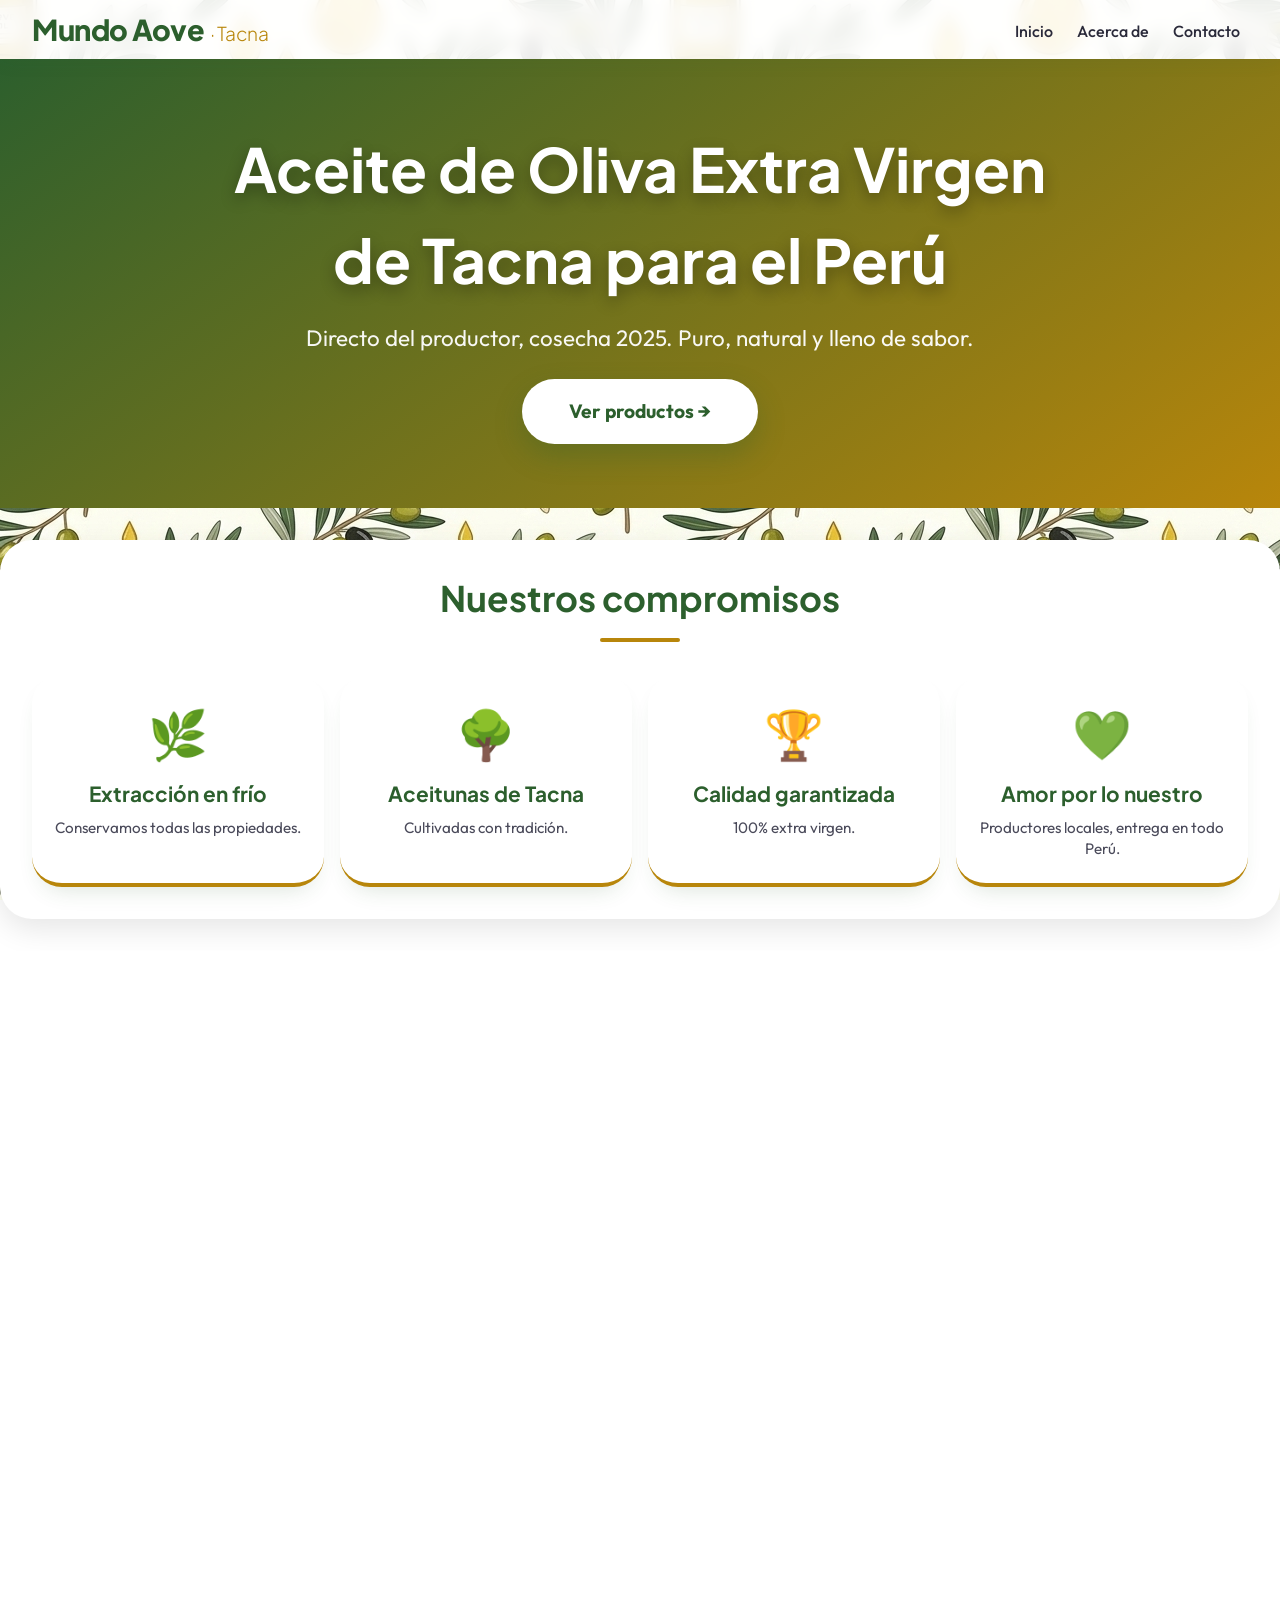
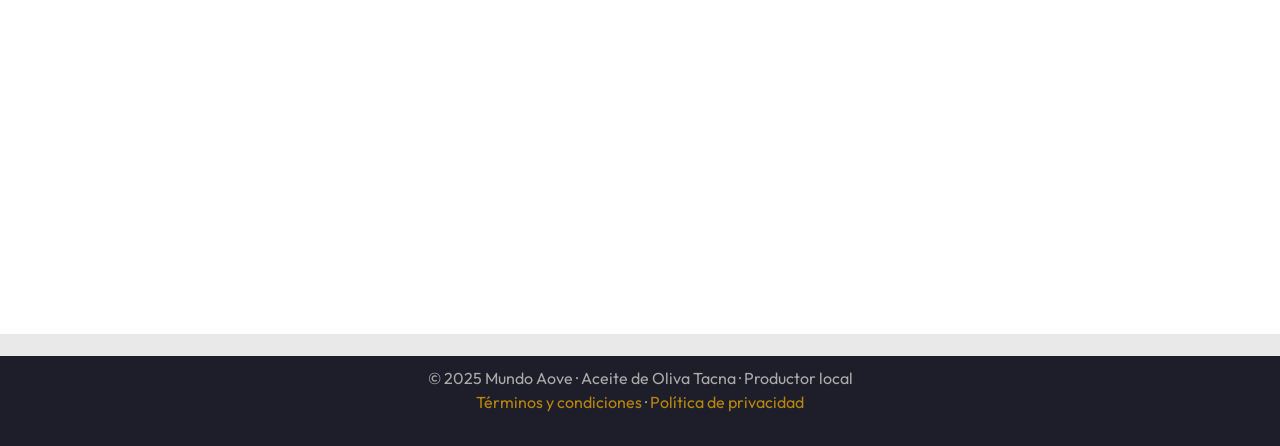
==== index.html @ f32a1167 "Initial commit : site responsive pour vente d'huile d'olive" ====
<!DOCTYPE html>
<html lang="es-PE">
<head>
    <meta charset="UTF-8">
    <meta name="viewport" content="width=device-width, initial-scale=1.0">
    <title>Mundo Aove · Aceite de Oliva Tacna</title>
    <!-- Google Fonts -->
    <link rel="preconnect" href="https://fonts.googleapis.com">
    <link rel="preconnect" href="https://fonts.gstatic.com" crossorigin>
    <link href="https://fonts.googleapis.com/css2?family=Outfit:wght@400;600;700&family=Plus+Jakarta+Sans:wght@300;500;700;800&display=swap" rel="stylesheet">
    <!-- Font Awesome -->
    <link rel="stylesheet" href="https://cdnjs.cloudflare.com/ajax/libs/font-awesome/6.0.0-beta3/css/all.min.css">
    <!-- Notre CSS -->
    <link rel="stylesheet" href="css/style.css">
</head>
<body>
    <header>
        <div class="container header-flex">
            <div class="logo">Mundo Aove<span> · Tacna</span></div>
            <nav>
                <a href="index.html">Inicio</a>
                <a href="acerca.html">Acerca de</a>
                <a href="contacto.html">Contacto</a>
            </nav>
        </div>
    </header>

    <main>
        <!-- HERO -->
        <section class="hero">
            <div class="container">
                <h1>Aceite de Oliva Extra Virgen<br>de Tacna para el Perú</h1>
                <p>Directo del productor, cosecha 2025. Puro, natural y lleno de sabor.</p>
                <a href="#productos" class="btn">Ver productos →</a>
            </div>
        </section>

        <!-- NOS VALEURS -->
        <section class="valeurs">
            <div class="container">
                <h2 class="section-title">Nuestros compromisos</h2>
                <div class="valeurs-grid">
                    <div class="valeur-card">
                        <div class="valeur-icone">🌿</div>
                        <h3>Extracción en frío</h3>
                        <p>Conservamos todas las propiedades.</p>
                    </div>
                    <div class="valeur-card">
                        <div class="valeur-icone">🌳</div>
                        <h3>Aceitunas de Tacna</h3>
                        <p>Cultivadas con tradición.</p>
                    </div>
                    <div class="valeur-card">
                        <div class="valeur-icone">🏆</div>
                        <h3>Calidad garantizada</h3>
                        <p>100% extra virgen.</p>
                    </div>
                    <div class="valeur-card">
                        <div class="valeur-icone">💚</div>
                        <h3>Amor por lo nuestro</h3>
                        <p>Productores locales, entrega en todo Perú.</p>
                    </div>
                </div>
            </div>
        </section>

        <!-- PRODUITS -->
        <section class="produits" id="productos">
            <div class="container">
                <h2 class="section-title reveal">Nuestros formatos</h2>
                <div class="product-grid" id="productos-grid">
                    <!-- Les produits seront injectés par products.js -->
                </div>
            </div>
        </section>

        <!-- PANIER + FORMULAIRE DE COMMANDE -->
        <section class="cart-section">
            <div class="container">
                <div class="cart-header">
                    <i class="fas fa-shopping-bag"></i>
                    <h2>Tu pedido</h2>
                </div>

                <div id="pedido-contenido">
                    <ul id="lista-pedido"></ul>
                    <div id="total" class="cart-total">S/ 0.00</div>

                    <!-- Formulaire de commande complet -->
                    <form id="form-pedido">
                        <h3>Información personal</h3>
                        <div class="form-grid">
                            <div class="campo">
                                <label for="nombre">Nombre *</label>
                                <input type="text" id="nombre" required placeholder="Ej: Juan">
                            </div>
                            <div class="campo">
                                <label for="apellido">Apellido *</label>
                                <input type="text" id="apellido" required placeholder="Ej: Pérez">
                            </div>
                        </div>

                        <div class="form-grid">
                            <div class="campo">
                                <label for="email">Email *</label>
                                <input type="email" id="email" required placeholder="ejemplo@correo.com">
                            </div>
                            <div class="campo">
                                <label for="telefono">Teléfono / Celular *</label>
                                <input type="tel" id="telefono" required placeholder="Ej: 987 654 321">
                            </div>
                        </div>

                        <h3>Dirección de envío</h3>
                        <div class="form-grid">
                            <div class="campo full-width">
                                <label for="direccion">Dirección (calle, número, urbanización) *</label>
                                <input type="text" id="direccion" required placeholder="Ej: Calle Arica 456, Urb. San Martín">
                            </div>
                        </div>
                        <div class="form-grid">
                            <div class="campo">
                                <label for="ciudad">Ciudad *</label>
                                <input type="text" id="ciudad" required placeholder="Tacna" value="Tacna">
                            </div>
                            <div class="campo">
                                <label for="region">Región</label>
                                <input type="text" id="region" placeholder="Ej: Tacna">
                            </div>
                            <div class="campo">
                                <label for="codigo_postal">Código postal</label>
                                <input type="text" id="codigo_postal" placeholder="Ej: 23000">
                            </div>
                        </div>

                        <h3>Opciones de envío y pago</h3>
                        <div class="form-grid">
                            <div class="campo">
                                <label for="tipo_envio">Tipo de envío *</label>
                                <select id="tipo_envio" required>
                                    <option value="">Selecciona...</option>
                                    <option value="tacna">Entrega en Tacna (gratis, mismo día)</option>
                                    <option value="nacional">Envío a otra ciudad (cliente elige transportista)</option>
                                </select>
                            </div>
                            <div class="campo">
                                <label for="metodo_pago">Método de pago *</label>
                                <select id="metodo_pago" required>
                                    <option value="">Selecciona...</option>
                                    <option value="yape">Yape</option>
                                    <option value="plin">Plin</option>
                                    <option value="efectivo">Efectivo (al recibir)</option>
                                </select>
                            </div>
                        </div>

                        <div class="campo">
                            <label for="notas">Notas adicionales (opcional)</label>
                            <textarea id="notas" rows="3" placeholder="Ej: Prefiero pagar con Yape, llamar antes de entregar, etc."></textarea>
                        </div>

                        <!-- Informations complémentaires sur l'envoi -->
                        <div class="info-envio">
                            <p>🚚 Información de envío:</p>
                            <ul>
                                <li>Para <strong>Tacna</strong>: entregamos el mismo día sin costo adicional.</li>
                                <li>Para otras ciudades: puedes elegir el transportista de tu preferencia (Olva, Shalom, etc.) y coordinamos el envío. El costo corre por cuenta del cliente.</li>
                                <li>Te contactaremos para confirmar el pedido y acordar los detalles.</li>
                            </ul>
                        </div>

                        <button type="button" class="btn-whatsapp" id="enviar-pedido">
                            <i class="fab fa-whatsapp"></i> Enviar pedido por WhatsApp
                        </button>
                    </form>
                </div>

                <div id="pedido-vacio" class="pedido-vacio">
                    <i class="fas fa-box-open"></i>
                    <p><strong>Selecciona tus botellas</strong></p>
                    <p>Elige los productos que deseas y los llevamos a tu casa.</p>
                </div>
            </div>
        </section>
    </main>

    <footer>
        <div class="container">
            <p>© 2025 Mundo Aove · Aceite de Oliva Tacna · Productor local</p>
            <p><a href="#">Términos y condiciones</a> · <a href="#">Política de privacidad</a></p>
        </div>
    </footer>

    <!-- Scripts -->
    <script type="module" src="js/app.js"></script>
</body>
</html>
---- css/style.css ----
/* ---------- RESET & VARIABLES ---------- */
* {
    margin: 0;
    padding: 0;
    box-sizing: border-box;
}

body {
    font-family: 'Outfit', sans-serif;
    background-image: url('../images/fonts.png');
    background-repeat: repeat;
    background-attachment: fixed;
    color: #1e1e2f;
    line-height: 1.5;
    overflow-x: hidden;
}

h1, h2, h3, h4 {
    font-family: 'Plus Jakarta Sans', sans-serif;
    font-weight: 700;
}

.container {
    max-width: 1280px;
    margin: 0 auto;
    padding: 0 2rem;
}

/* Couleurs : vert et or */
:root {
    --vert: #2C5F2D;
    --vert-light: #4A7C59;
    --or: #B8860B;
    --or-light: #D4AF37;
    --blanc: #FFFFFF;
    --gris-pale: #F6F5F3;
    --gris-moyen: #E0DEE6;
}

/* ---------- ANIMATIONS ---------- */
@keyframes fadeUp {
    0% { opacity: 0; transform: translateY(30px); }
    100% { opacity: 1; transform: translateY(0); }
}

@keyframes fadeIn {
    0% { opacity: 0; }
    100% { opacity: 1; }
}

.reveal {
    opacity: 0;
    transform: translateY(20px);
    transition: opacity 0.8s, transform 0.8s;
}
.reveal.active {
    opacity: 1;
    transform: translateY(0);
}

/* ---------- HEADER ---------- */
header {
    background-color: rgba(255,255,255,0.9);
    backdrop-filter: blur(8px);
    box-shadow: 0 2px 20px rgba(44, 95, 45, 0.08);
    padding: 0.5rem 0;
    position: sticky;
    top: 0;
    z-index: 100;
}

.header-flex {
    display: flex;
    justify-content: space-between;
    align-items: center;
    flex-wrap: wrap;
    gap: 1rem;
}

.logo {
    font-family: 'Plus Jakarta Sans', sans-serif;
    font-weight: 800;
    font-size: 1.8rem;
    color: var(--vert);
    letter-spacing: -0.5px;
}
.logo span {
    color: var(--or);
    font-weight: 300;
    font-size: 1.2rem;
    margin-left: 0.2rem;
}

nav {
    display: flex;
    flex-wrap: wrap;
    gap: 0.5rem;
}
nav a {
    margin-left: 0;
    text-decoration: none;
    color: #2a2a3a;
    font-weight: 500;
    transition: color 0.2s, border-bottom 0.2s;
    padding: 0.5rem 0.5rem 0.2rem;
    border-bottom: 2px solid transparent;
}
nav a:hover {
    color: var(--vert);
    border-bottom-color: var(--or-light);
}

/* ---------- HERO ---------- */
.hero {
    background: linear-gradient(145deg, var(--vert) 0%, var(--or) 100%);
    color: white;
    padding: 3rem 0 2rem;
    text-align: center;
    margin-bottom: 2rem;
    /* clip-path supprimé pour éviter les problèmes d'affichage */
}

.hero h1 {
    font-size: 2.5rem;
    max-width: 900px;
    margin: 0 auto 1rem;
    text-shadow: 0 6px 16px rgba(0,0,0,0.3);
    animation: fadeIn 1.2s;
}

.hero p {
    font-size: 1.2rem;
    max-width: 700px;
    margin: 0 auto 1.5rem;
    opacity: 0.95;
    animation: fadeIn 1.5s;
}

.btn {
    display: inline-block;
    background-color: var(--blanc);
    color: var(--vert);
    padding: 0.8rem 2rem;
    border-radius: 60px;
    font-weight: 700;
    text-decoration: none;
    font-size: 1rem;
    box-shadow: 0 12px 28px rgba(44,95,45,0.3);
    transition: all 0.3s cubic-bezier(0.175, 0.885, 0.32, 1.275);
    border: 2px solid transparent;
}
.btn:hover {
    background-color: var(--vert);
    color: white;
    transform: scale(1.05);
    box-shadow: 0 20px 35px rgba(44,95,45,0.5);
}

/* ---------- SECTION VALEURS ---------- */
.valeurs {
    background-color: white;
    padding: 2rem 0;
    margin: 1rem 0 2rem;
    border-radius: 2rem;
    box-shadow: 0 10px 30px rgba(0,0,0,0.1);
}

.valeurs-grid {
    display: grid;
    grid-template-columns: 1fr;
    gap: 1rem;
}

.valeur-card {
    background: white;
    padding: 1.5rem 1rem;
    border-radius: 30px;
    text-align: center;
    box-shadow: 0 12px 24px -12px rgba(44,95,45,0.2);
    transition: transform 0.3s;
    border-bottom: 4px solid var(--or);
}

.valeur-card:hover {
    transform: translateY(-8px);
}

.valeur-icone {
    font-size: 3rem;
    margin-bottom: 0.5rem;
}

.valeur-card h3 {
    font-size: 1.3rem;
    color: var(--vert);
    margin-bottom: 0.5rem;
}

.valeur-card p {
    color: #4a4a5a;
    font-size: 0.95rem;
    line-height: 1.4;
}

/* ---------- PRODUITS ---------- */
.produits {
    padding: 3rem 0;
    background: linear-gradient(to bottom, var(--blanc) 0%, var(--gris-pale) 100%);
    background-color: rgba(255,255,255,0.9);
    backdrop-filter: blur(4px);
    border-radius: 2rem;
    margin: 2rem 0;
}

.section-title {
    font-size: 2.2rem;
    color: var(--vert);
    margin-bottom: 2rem;
    text-align: center;
    position: relative;
}
.section-title::after {
    content: '';
    display: block;
    width: 80px;
    height: 4px;
    background: var(--or);
    margin: 0.8rem auto 0;
    border-radius: 4px;
}

.product-grid {
    display: grid;
    grid-template-columns: 1fr;
    gap: 1.5rem;
    margin-bottom: 2rem;
}

.product-card {
    background: white;
    border-radius: 30px;
    overflow: hidden;
    box-shadow: 0 12px 30px rgba(0,0,0,0.05);
    transition: all 0.3s ease;
    border: 1px solid #ececec;
    display: flex;
    flex-direction: column;
}
.product-card:hover {
    transform: translateY(-5px);
    box-shadow: 0 20px 30px -10px var(--vert-light);
}

.product-image {
    height: 180px;
    background-size: cover;
    background-position: center;
    background-color: #ddd;
}

.product-content {
    padding: 1.2rem 1.2rem;
    flex: 1;
    display: flex;
    flex-direction: column;
}
.product-name {
    font-size: 1.4rem;
    color: var(--vert);
    margin-bottom: 0.3rem;
    display: flex;
    justify-content: space-between;
    align-items: center;
    flex-wrap: wrap;
    gap: 0.5rem;
}
.product-badge {
    background: var(--or);
    color: white;
    font-size: 0.7rem;
    font-weight: 700;
    padding: 0.2rem 0.6rem;
    border-radius: 50px;
    text-transform: uppercase;
    white-space: nowrap;
}
.product-desc {
    color: #4a4a5a;
    margin-bottom: 1rem;
    font-size: 0.9rem;
    flex: 1;
}
.product-footer {
    display: flex;
    justify-content: space-between;
    align-items: center;
    margin-top: auto;
    flex-wrap: wrap;
    gap: 0.5rem;
}
.product-price {
    font-size: 1.6rem;
    font-weight: 700;
    color: var(--vert);
}
.product-price small {
    font-size: 0.9rem;
    font-weight: 400;
    color: #666;
}
.quantity-control {
    display: flex;
    align-items: center;
    gap: 0.25rem;
    background: var(--gris-pale);
    padding: 0.2rem;
    border-radius: 50px;
}
.quantity-control button {
    width: 36px;
    height: 36px;
    border-radius: 50%;
    border: none;
    background: white;
    color: var(--vert);
    font-size: 1.2rem;
    font-weight: 700;
    cursor: pointer;
    transition: background 0.2s;
    box-shadow: 0 2px 8px rgba(0,0,0,0.05);
}
.quantity-control button:hover {
    background: var(--vert);
    color: white;
}
.quantity-control span {
    min-width: 32px;
    text-align: center;
    font-weight: 600;
    font-size: 1.1rem;
}

/* ---------- PANIER ---------- */
.cart-section {
    background-color: rgba(255,255,255,0.9);
    backdrop-filter: blur(4px);
    border-radius: 2rem;
    padding: 1.5rem;
    margin: 2rem 0;
    box-shadow: 0 20px 40px -10px rgba(44,95,45,0.15);
    border: 1px solid var(--gris-moyen);
}
.cart-header {
    display: flex;
    align-items: center;
    gap: 0.8rem;
    margin-bottom: 1.5rem;
}
.cart-header i {
    font-size: 2rem;
    color: var(--or);
}
.cart-header h2 {
    font-size: 1.8rem;
    color: var(--vert);
}
#lista-pedido {
    list-style: none;
    margin-bottom: 1.2rem;
}
#lista-pedido li {
    display: flex;
    flex-direction: column;
    gap: 0.5rem;
    padding: 0.8rem 0;
    border-bottom: 1px dashed var(--gris-moyen);
}
.cart-item-row {
    display: flex;
    justify-content: space-between;
    align-items: center;
}
.cart-item-name {
    font-weight: 600;
    color: #1e1e2f;
}
.cart-item-price {
    font-weight: 700;
    color: var(--vert);
}
.cart-item-actions {
    display: flex;
    justify-content: space-between;
    align-items: center;
}
.cart-mini-controls {
    display: flex;
    align-items: center;
    gap: 0.2rem;
    background: var(--gris-pale);
    padding: 0.2rem;
    border-radius: 50px;
}
.cart-mini-controls button {
    width: 28px;
    height: 28px;
    border-radius: 50%;
    border: none;
    background: white;
    color: var(--vert);
    font-weight: 700;
    cursor: pointer;
}
.cart-mini-controls button:hover {
    background: var(--vert);
    color: white;
}
.btn-eliminar {
    background: none;
    border: none;
    color: #999;
    font-size: 1.1rem;
    cursor: pointer;
}
.btn-eliminar:hover {
    color: #c00;
}
.cart-total {
    font-size: 1.8rem;
    font-weight: 700;
    color: var(--vert);
    text-align: right;
    margin: 1rem 0;
    padding-top: 0.8rem;
    border-top: 2px solid var(--or);
}

/* ---------- FORMULAIRE DE COMMANDE ---------- */
.form-grid {
    display: grid;
    grid-template-columns: 1fr;
    gap: 1rem;
    margin: 1rem 0;
}
.campo label {
    display: block;
    font-weight: 600;
    margin-bottom: 0.2rem;
    color: #2a2a3a;
}
.campo input,
.campo select,
.campo textarea {
    width: 100%;
    padding: 0.8rem 1rem;
    border: 1px solid var(--gris-moyen);
    border-radius: 50px;
    font-size: 0.95rem;
    transition: border 0.2s;
    background: white;
}
.campo select {
    appearance: none;
    background-image: url("data:image/svg+xml;charset=UTF-8,%3csvg xmlns='http://www.w3.org/2000/svg' viewBox='0 0 24 24' fill='none' stroke='currentColor' stroke-width='2' stroke-linecap='round' stroke-linejoin='round'%3e%3cpolyline points='6 9 12 15 18 9'%3e%3c/polyline%3e%3c/svg%3e");
    background-repeat: no-repeat;
    background-position: right 1rem center;
    background-size: 1em;
}
.campo textarea {
    border-radius: 30px;
    resize: vertical;
}
.campo input:focus,
.campo select:focus,
.campo textarea:focus {
    border-color: var(--vert);
    outline: none;
    box-shadow: 0 0 0 3px rgba(44,95,45,0.1);
}
.campo small {
    display: block;
    margin-top: 0.2rem;
    color: #666;
    font-size: 0.8rem;
}

.btn-whatsapp {
    background: #25D366;
    color: white;
    border: none;
    width: 100%;
    padding: 1rem;
    font-size: 1.2rem;
    font-weight: 600;
    border-radius: 50px;
    margin-top: 1rem;
    cursor: pointer;
    transition: background 0.2s;
    display: flex;
    align-items: center;
    justify-content: center;
    gap: 0.5rem;
}
.btn-whatsapp:hover {
    background: #128C7E;
}

.pedido-vacio {
    text-align: center;
    padding: 2rem;
    color: #888;
    border: 2px dashed var(--gris-moyen);
    border-radius: 2rem;
    background: var(--gris-pale);
}
.pedido-vacio i {
    font-size: 2.5rem;
    color: var(--gris-moyen);
    margin-bottom: 0.5rem;
}

/* ---------- PAGE "À PROPOS" ---------- */
.about-content {
    max-width: 800px;
    margin: 2rem auto;
    padding: 1.5rem;
    background: white;
    border-radius: 2rem;
    box-shadow: 0 20px 40px -10px rgba(44,95,45,0.1);
}
.about-content h2 {
    font-size: 1.8rem;
    color: var(--vert);
    margin: 1.5rem 0 0.8rem;
}
.about-content p {
    font-size: 1rem;
    line-height: 1.6;
    color: #2a2a3a;
}
.about-image {
    width: 100%;
    height: 200px;
    object-fit: cover;
    border-radius: 30px;
    margin: 1.5rem 0;
}

/* ---------- PAGE CONTACT ---------- */
.contact-grid {
    display: grid;
    grid-template-columns: 1fr;
    gap: 2rem;
    margin: 2rem 0;
}
.contact-info {
    background: var(--gris-pale);
    padding: 1.5rem;
    border-radius: 2rem;
}
.contact-info h3 {
    font-size: 1.5rem;
    color: var(--vert);
    margin-bottom: 1rem;
}
.contact-info p {
    margin: 0.8rem 0;
    font-size: 1rem;
    display: flex;
    align-items: center;
    gap: 0.8rem;
}
.contact-info i {
    color: var(--or);
    width: 24px;
    font-size: 1.2rem;
}
.contact-form {
    background: white;
    padding: 1.5rem;
    border-radius: 2rem;
    box-shadow: 0 20px 40px -10px rgba(44,95,45,0.1);
}
.contact-form .campo {
    margin-bottom: 1rem;
}

/* ---------- FOOTER ---------- */
footer {
    background: #1e1e2a;
    color: #aaa;
    padding: 2rem 0;
    text-align: center;
    margin-top: 3rem;
}
footer a {
    color: var(--or);
    text-decoration: none;
}
footer a:hover {
    text-decoration: underline;
}

/* ---------- MEDIA QUERIES ---------- */
/* Tablette (min-width: 601px) */
@media (min-width: 601px) {
    .hero h1 {
        font-size: 3rem;
    }
    .hero p {
        font-size: 1.3rem;
    }
    .btn {
        padding: 1rem 2.5rem;
        font-size: 1.1rem;
    }
    .valeurs-grid {
        grid-template-columns: repeat(2, 1fr);
    }
    .product-grid {
        grid-template-columns: repeat(2, 1fr);
    }
    .form-grid {
        grid-template-columns: repeat(2, 1fr);
    }
    .about-image {
        height: 250px;
    }
    .contact-grid {
        grid-template-columns: 1fr 1fr;
    }
}

/* Desktop (min-width: 1024px) */
@media (min-width: 1024px) {
    .hero {
        padding: 4rem 0;
    }
    .hero h1 {
        font-size: 3.8rem;
    }
    .hero p {
        font-size: 1.4rem;
    }
    .btn {
        padding: 1rem 2.8rem;
        font-size: 1.2rem;
    }
    .valeurs-grid {
        grid-template-columns: repeat(4, 1fr);
    }
    .product-grid {
        grid-template-columns: repeat(auto-fit, minmax(280px, 1fr));
    }
    .form-grid {
        grid-template-columns: repeat(auto-fit, minmax(200px, 1fr));
    }
    .about-content {
        padding: 2rem;
    }
    .about-content h2 {
        font-size: 2rem;
    }
    .about-content p {
        font-size: 1.1rem;
    }
    .about-image {
        height: 300px;
    }
}

/* Ajustements pour très petits écrans (max-width: 400px) */
@media (max-width: 400px) {
    .hero h1 {
        font-size: 2rem;
    }
    .product-name {
        flex-direction: column;
        align-items: flex-start;
    }
    .product-footer {
        flex-direction: column;
        align-items: stretch;
    }
    .quantity-control {
        justify-content: center;
    }
}
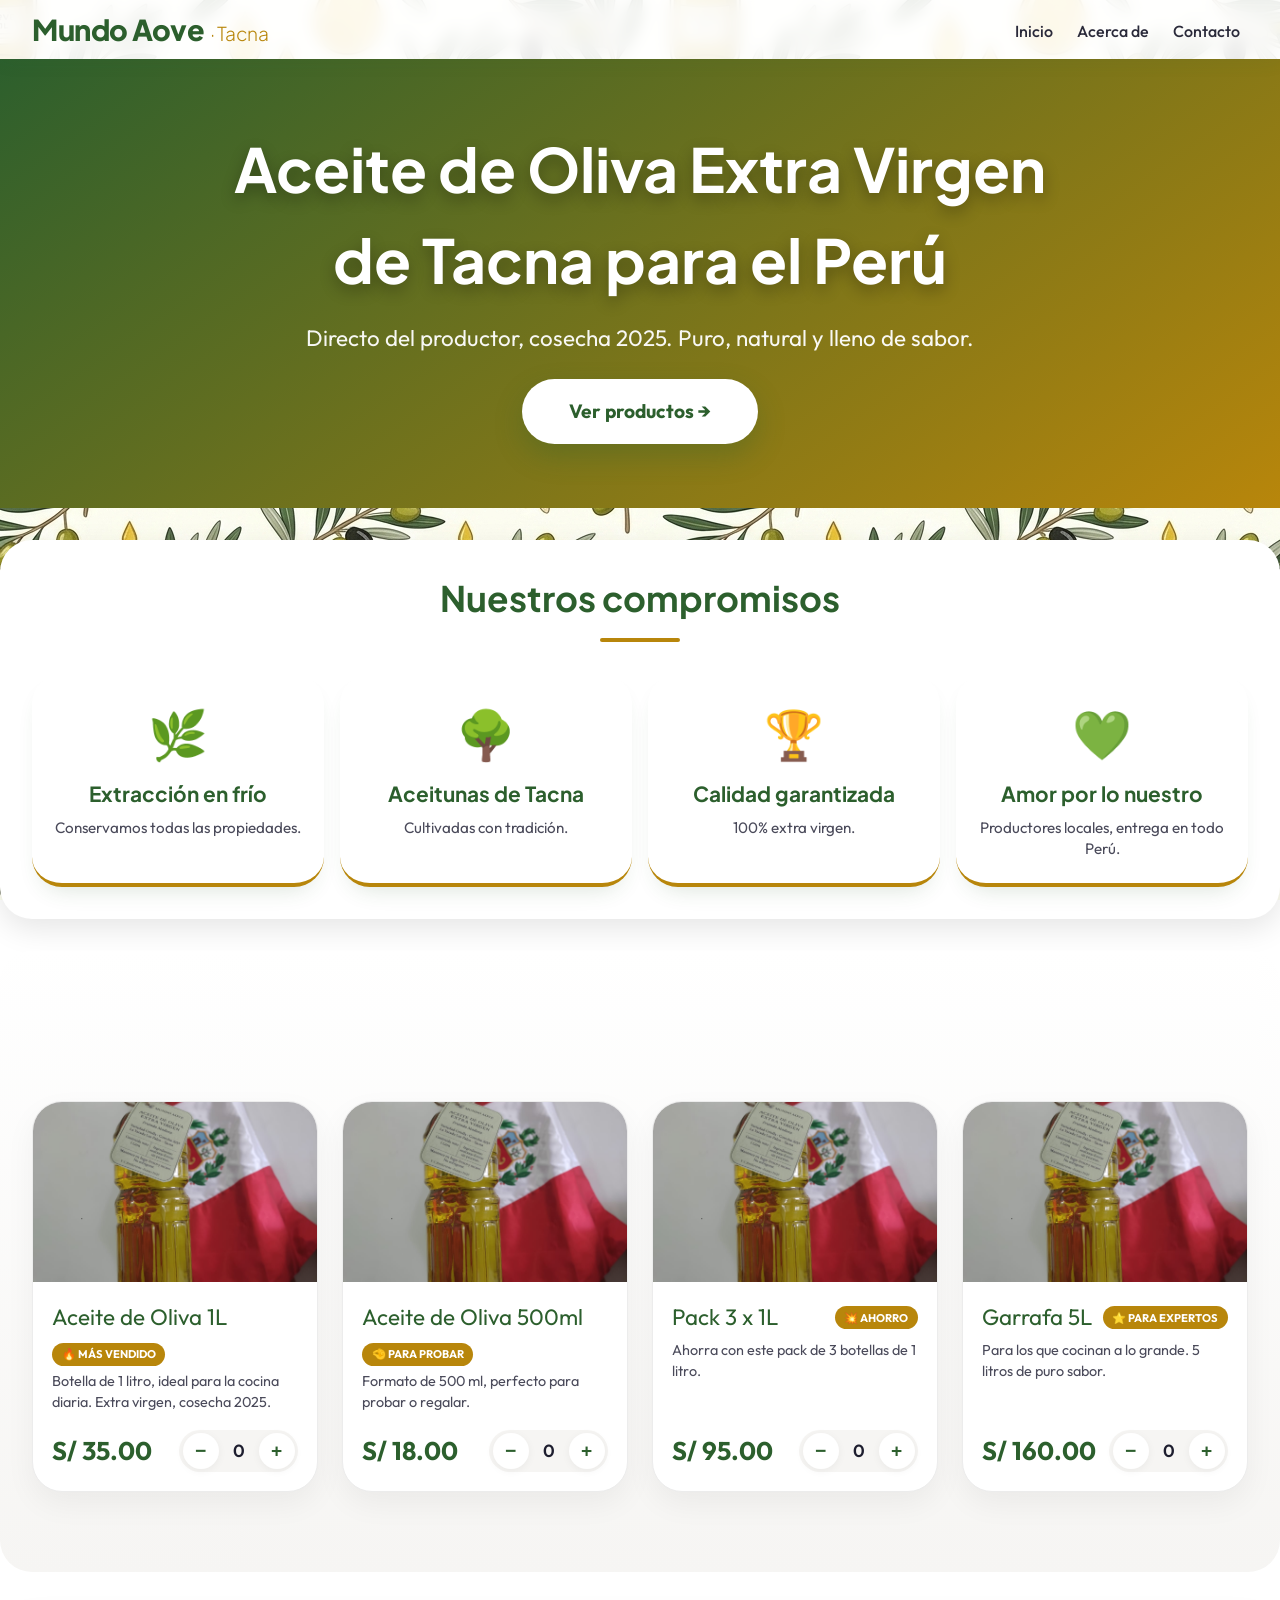
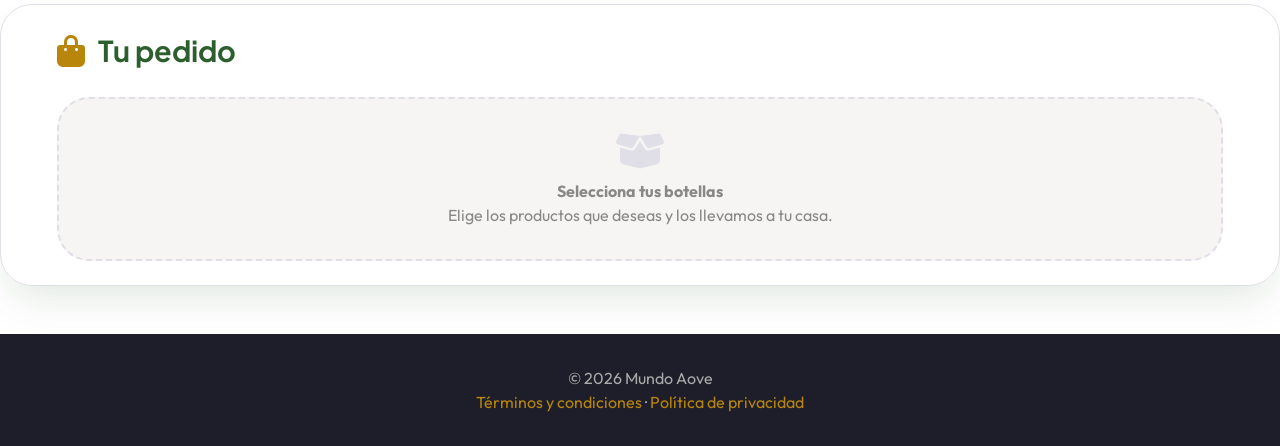
==== commit 25971309: "Modifications interface + Metrics Google" ====
--- a/index.html
+++ b/index.html
@@ -186,7 +186,7 @@
 
     <footer>
         <div class="container">
-            <p>© 2025 Mundo Aove · Aceite de Oliva Tacna · Productor local</p>
+            <p>© 2026 Mundo Aove</p>
             <p><a href="#">Términos y condiciones</a> · <a href="#">Política de privacidad</a></p>
         </div>
     </footer>
--- a/css/style.css
+++ b/css/style.css
@@ -579,7 +579,7 @@
     background: white;
     padding: 1.5rem;
     border-radius: 2rem;
-    box-shadow: 0 20px 40px -10px rgba(44,95,45,0.1);
+    box-shadow: 0 20px 40px -10px rgba(50, 165, 52, 0.1);
 }
 .contact-form .campo {
     margin-bottom: 1rem;
